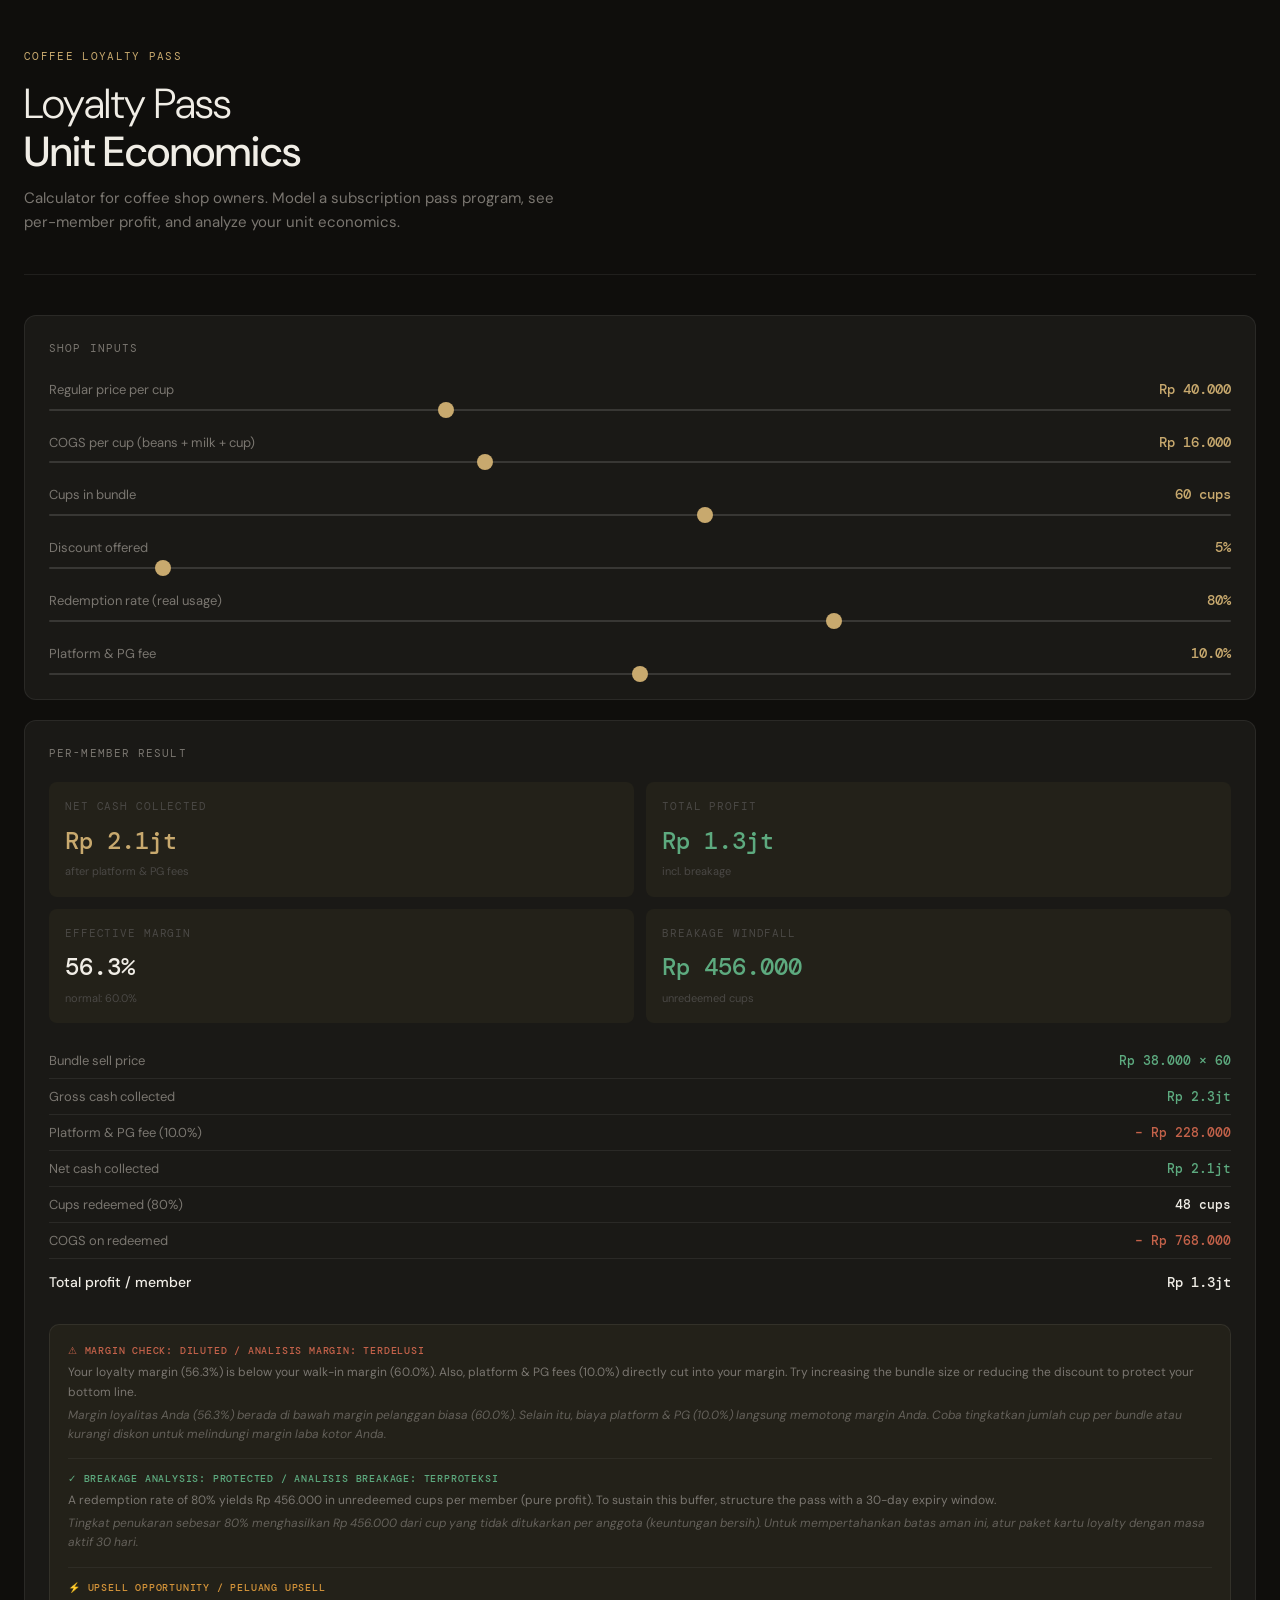
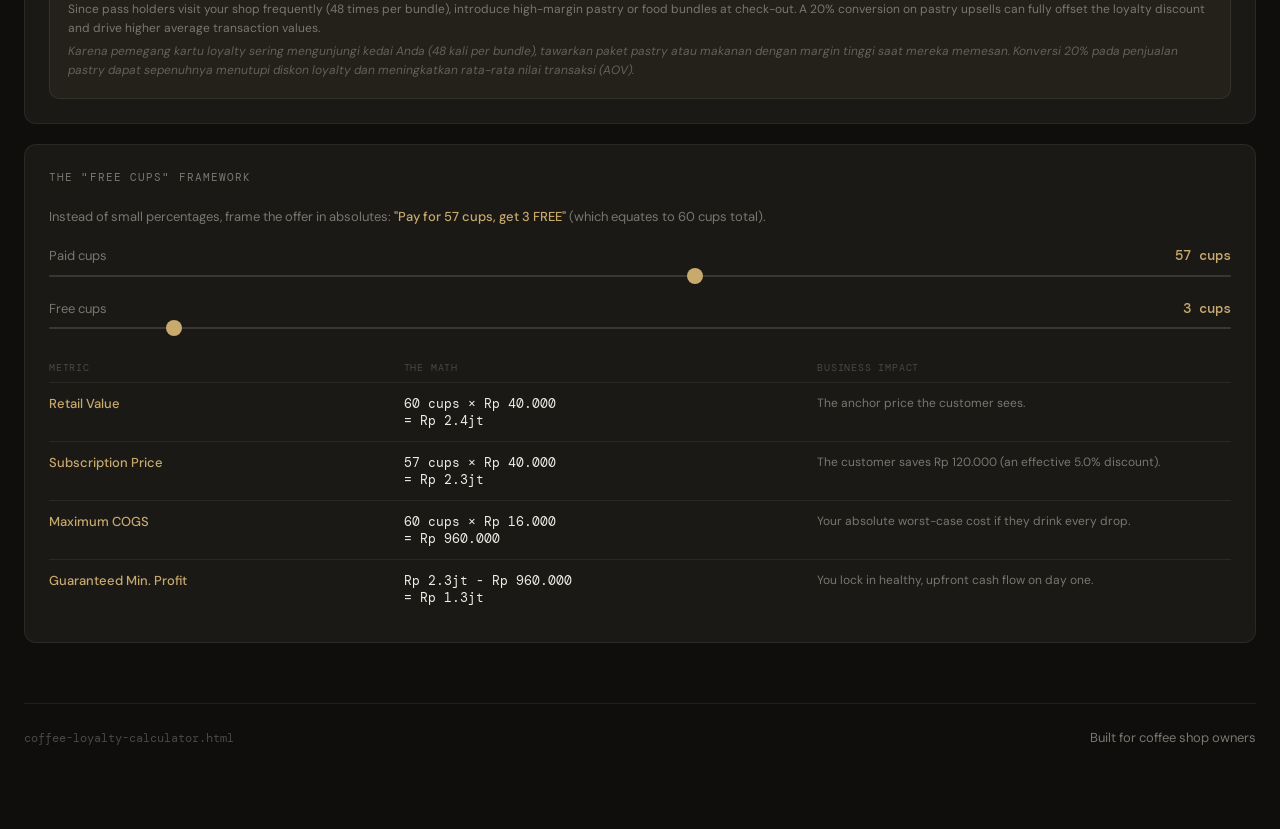
==== kopi.html @ 2d92a7cf "Initial commit" ====
<html lang="en">

<head>
    <meta charset="UTF-8">
    <meta name="viewport" content="width=device-width, initial-scale=1.0">
    <title>Loyalty Pass Calculator — Coffee Platform</title>
    <style>
        @import url('https://fonts.googleapis.com/css2?family=DM+Mono:wght@400;500&family=DM+Sans:wght@300;400;500&display=swap');

        *,
        *::before,
        *::after {
            box-sizing: border-box;
            margin: 0;
            padding: 0;
        }

        :root {
            --bg: #0f0e0c;
            --surface: #1a1916;
            --surface2: #232119;
            --border: rgba(255, 255, 255, 0.07);
            --border-strong: rgba(255, 255, 255, 0.13);
            --text: #f0ede6;
            --muted: #7a7670;
            --hint: #4a4845;
            --accent: #c8a96e;
            --accent-dim: rgba(200, 169, 110, 0.12);
            --accent-dim2: rgba(200, 169, 110, 0.06);
            --green: #5daa7f;
            --green-dim: rgba(93, 170, 127, 0.12);
            --red: #c4624a;
            --red-dim: rgba(196, 98, 74, 0.1);
            --amber: #d4943a;
            --font-main: 'DM Sans', system-ui, sans-serif;
            --font-mono: 'DM Mono', monospace;
        }

        html {
            background: var(--bg);
            color: var(--text);
            font-family: var(--font-main);
            font-size: 16px;
            line-height: 1.6;
        }

        body {
            min-height: 100vh;
        }

        /* ── layout ── */
        .shell {
            max-width: 1400px;
            margin: 0 auto;
            padding: 0 24px 80px;
        }

        /* ── header ── */
        header {
            padding: 48px 0 40px;
            border-bottom: 1px solid var(--border);
            margin-bottom: 40px;
        }

        .eyebrow {
            font-family: var(--font-mono);
            font-size: 11px;
            letter-spacing: 0.12em;
            color: var(--accent);
            text-transform: uppercase;
            margin-bottom: 14px;
        }

        h1 {
            font-size: clamp(28px, 4vw, 42px);
            font-weight: 300;
            line-height: 1.15;
            color: var(--text);
        }

        h1 strong {
            font-weight: 500;
        }

        .tagline {
            margin-top: 10px;
            font-size: 15px;
            color: var(--muted);
            max-width: 560px;
        }

        /* ── two-col layout ── */
        /* ── grid layout ── */
        .cols {
            display: grid;
            grid-template-columns: 1fr 1fr 1fr;
            gap: 20px;
        }

        @media (max-width: 1400px) {
            .cols {
                grid-template-columns: 1fr;
            }
        }

        /* ── panel ── */
        .panel {
            background: var(--surface);
            border: 1px solid var(--border);
            border-radius: 12px;
            padding: 24px;
        }

        .panel-title {
            font-family: var(--font-mono);
            font-size: 11px;
            letter-spacing: 0.1em;
            color: var(--muted);
            text-transform: uppercase;
            margin-bottom: 20px;
        }

        /* ── sliders ── */
        .control {
            margin-bottom: 20px;
        }

        .control:last-child {
            margin-bottom: 0;
        }

        .ctrl-header {
            display: flex;
            justify-content: space-between;
            align-items: baseline;
            margin-bottom: 8px;
        }

        .ctrl-label {
            font-size: 13px;
            color: var(--muted);
        }

        .ctrl-value {
            font-family: var(--font-mono);
            font-size: 14px;
            font-weight: 500;
            color: var(--accent);
        }

        input[type=range] {
            -webkit-appearance: none;
            width: 100%;
            height: 2px;
            background: var(--border-strong);
            border-radius: 1px;
            outline: none;
            cursor: pointer;
        }

        input[type=range]::-webkit-slider-thumb {
            -webkit-appearance: none;
            width: 16px;
            height: 16px;
            border-radius: 50%;
            background: var(--accent);
            border: none;
            cursor: pointer;
        }

        input[type=range]::-moz-range-thumb {
            width: 16px;
            height: 16px;
            border-radius: 50%;
            background: var(--accent);
            border: none;
            cursor: pointer;
        }

        /* ── metrics ── */
        .metric-row {
            display: grid;
            grid-template-columns: 1fr 1fr;
            gap: 12px;
            margin-bottom: 20px;
        }

        .metric {
            background: var(--surface2);
            border-radius: 8px;
            padding: 16px;
        }

        .metric .m-label {
            font-size: 11px;
            color: var(--hint);
            font-family: var(--font-mono);
            text-transform: uppercase;
            letter-spacing: 0.08em;
            margin-bottom: 6px;
        }

        .metric .m-val {
            font-size: 24px;
            font-weight: 500;
            color: var(--text);
            font-family: var(--font-mono);
        }

        .metric .m-sub {
            font-size: 11px;
            color: var(--hint);
            margin-top: 3px;
        }

        .metric.good .m-val {
            color: var(--green);
        }

        .metric.accent .m-val {
            color: var(--accent);
        }

        /* ── breakdown table ── */
        .breakdown {
            width: 100%;
            border-collapse: collapse;
        }

        .breakdown tr {
            border-bottom: 1px solid var(--border);
        }

        .breakdown tr:last-child {
            border-bottom: none;
        }

        .breakdown td {
            padding: 9px 0;
            font-size: 13px;
        }

        .breakdown td:first-child {
            color: var(--muted);
        }

        .breakdown td:last-child {
            text-align: right;
            font-family: var(--font-mono);
            font-weight: 500;
        }

        .breakdown .pos {
            color: var(--green);
        }

        .breakdown .neg {
            color: var(--red);
        }

        .breakdown .total td {
            color: var(--text);
            font-weight: 500;
            font-size: 14px;
            padding-top: 14px;
        }

        .breakdown .total td:first-child {
            color: var(--text);
        }

        .tag {
            display: inline-block;
            font-size: 10px;
            font-family: var(--font-mono);
            padding: 2px 6px;
            border-radius: 3px;
            margin-left: 6px;
            vertical-align: middle;
        }

        .tag-green {
            background: var(--green-dim);
            color: var(--green);
        }

        .tag-amber {
            background: var(--accent-dim);
            color: var(--accent);
        }

        .tag-red {
            background: var(--red-dim);
            color: var(--red);
        }

        /* ── insight box ── */
        .insight {
            background: var(--surface2);
            border: 1px solid var(--border);
            border-radius: 10px;
            padding: 18px;
            margin-top: 24px;
        }

        .insight-section {
            margin-bottom: 14px;
        }

        .insight-section:last-child {
            margin-bottom: 0;
        }

        .insight-title {
            font-family: var(--font-mono);
            font-size: 10px;
            font-weight: 500;
            text-transform: uppercase;
            letter-spacing: 0.08em;
            margin-bottom: 4px;
            display: flex;
            align-items: center;
            gap: 6px;
        }

        .insight-title.good {
            color: var(--green);
        }

        .insight-title.warn {
            color: var(--amber);
        }

        .insight-title.alert {
            color: var(--red);
        }

        .insight-text {
            font-size: 12px;
            color: var(--muted);
            line-height: 1.6;
        }



        /* ── footer ── */
        footer {
            margin-top: 60px;
            padding-top: 24px;
            border-top: 1px solid var(--border);
            display: flex;
            justify-content: space-between;
            align-items: center;
        }

        footer .f-label {
            font-size: 12px;
            color: var(--hint);
            font-family: var(--font-mono);
        }

        footer .f-brand {
            font-size: 13px;
            color: var(--muted);
        }

        /* ── framework table ── */
        .framework-table {
            width: 100%;
            border-collapse: collapse;
            font-size: 13px;
            margin-top: 16px;
        }

        .framework-table th {
            text-align: left;
            padding: 8px 0;
            font-family: var(--font-mono);
            font-size: 10px;
            text-transform: uppercase;
            letter-spacing: 0.08em;
            color: var(--hint);
            border-bottom: 1px solid var(--border);
            font-weight: 400;
        }

        .framework-table td {
            padding: 12px 0;
            border-bottom: 1px solid var(--border);
            color: var(--text);
            vertical-align: top;
        }

        .framework-table tr:last-child td {
            border-bottom: none;
        }

        .framework-table td:first-child {
            font-weight: 500;
            color: var(--accent);
            width: 30%;
        }

        .framework-table td:nth-child(2) {
            font-family: var(--font-mono);
            white-space: nowrap;
            width: 35%;
        }

        .framework-table td:last-child {
            color: var(--muted);
            font-size: 12px;
            width: 35%;
        }

        .framework-desc {
            font-size: 13px;
            color: var(--muted);
            margin-bottom: 16px;
            line-height: 1.6;
        }

        .framework-highlight {
            color: var(--accent);
            font-weight: 500;
        }
    </style>
</head>

<body>
    <div class="shell">

        <header>
            <div class="eyebrow">Coffee Loyalty Pass</div>
            <h1>Loyalty Pass<br><strong>Unit Economics</strong></h1>
            <p class="tagline">Calculator for coffee shop owners. Model a subscription pass program, see per-member
                profit, and analyze your unit economics.</p>
        </header>

        <!-- ── SHOP CALCULATOR ── -->
        <div class="cols">

            <!-- left: controls -->
            <div class="panel">
                <div class="panel-title">Shop inputs</div>

                <div class="control">
                    <div class="ctrl-header">
                        <span class="ctrl-label">Regular price per cup</span>
                        <span class="ctrl-value" id="priceOut">Rp 40.000</span>
                    </div>
                    <input type="range" id="price" min="20000" max="80000" step="1000" value="40000">
                </div>

                <div class="control">
                    <div class="ctrl-header">
                        <span class="ctrl-label">COGS per cup (beans + milk + cup)</span>
                        <span class="ctrl-value" id="cogsOut">Rp 16.000</span>
                    </div>
                    <input type="range" id="cogs" min="5000" max="35000" step="500" value="16000">
                </div>

                <div class="control">
                    <div class="ctrl-header">
                        <span class="ctrl-label">Cups in bundle</span>
                        <span class="ctrl-value" id="cupsOut">60 cups</span>
                    </div>
                    <input type="range" id="cups" min="10" max="100" step="5" value="60">
                </div>

                <div class="control">
                    <div class="ctrl-header">
                        <span class="ctrl-label">Discount offered</span>
                        <span class="ctrl-value" id="discOut">5%</span>
                    </div>
                    <input type="range" id="disc" min="3" max="25" step="1" value="5">
                </div>

                <div class="control">
                    <div class="ctrl-header">
                        <span class="ctrl-label">Redemption rate (real usage)</span>
                        <span class="ctrl-value" id="redeemOut">80%</span>
                    </div>
                    <input type="range" id="redeem" min="40" max="100" step="5" value="80">
                </div>

                <div class="control">
                    <div class="ctrl-header">
                        <span class="ctrl-label">Platform & PG fee</span>
                        <span class="ctrl-value" id="pgFeeOut">10%</span>
                    </div>
                    <input type="range" id="pgFee" min="0" max="20" step="0.5" value="10">
                </div>
            </div>

            <!-- right: results -->
            <div class="panel">
                <div class="panel-title">Per-member result</div>

                <div class="metric-row">
                    <div class="metric accent">
                        <div class="m-label">Net cash collected</div>
                        <div class="m-val" id="mCash">—</div>
                        <div class="m-sub">after platform & PG fees</div>
                    </div>
                    <div class="metric good">
                        <div class="m-label">Total profit</div>
                        <div class="m-val" id="mProfit">—</div>
                        <div class="m-sub">incl. breakage</div>
                    </div>
                    <div class="metric">
                        <div class="m-label">Effective margin</div>
                        <div class="m-val" id="mMargin">—</div>
                        <div class="m-sub" id="mMarginSub">—</div>
                    </div>
                    <div class="metric good">
                        <div class="m-label">Breakage windfall</div>
                        <div class="m-val" id="mBreakage">—</div>
                        <div class="m-sub">unredeemed cups</div>
                    </div>
                </div>

                <table class="breakdown" id="breakdownTable"></table>

                <div class="insight" id="insight"></div>
            </div>

            <!-- third: free cups framework -->
            <div class="panel">
                <div class="panel-title">The "Free Cups" Framework</div>
                <div class="framework-desc">
                    Instead of small percentages, frame the offer in absolutes:
                    <span class="framework-highlight" id="frameworkFrame">"Pay for 45 cups, get 15 FREE"</span> (which
                    equates to <span id="frameworkTotal">60</span> cups total).
                </div>

                <div class="control">
                    <div class="ctrl-header">
                        <span class="ctrl-label">Paid cups</span>
                        <span class="ctrl-value" id="paidCupsVal">45 cups</span>
                    </div>
                    <input type="range" id="paidCups" min="5" max="100" step="1" value="45">
                </div>

                <div class="control" style="margin-bottom: 24px;">
                    <div class="ctrl-header">
                        <span class="ctrl-label">Free cups</span>
                        <span class="ctrl-value" id="freeCupsVal">15 cups</span>
                    </div>
                    <input type="range" id="freeCups" min="0" max="30" step="1" value="15">
                </div>

                <table class="framework-table">
                    <thead>
                        <tr>
                            <th>Metric</th>
                            <th>The Math</th>
                            <th>Business Impact</th>
                        </tr>
                    </thead>
                    <tbody id="frameworkBody">
                    </tbody>
                </table>
            </div>
        </div>


        <footer>
            <span class="f-label">coffee-loyalty-calculator.html</span>
            <span class="f-brand">Built for coffee shop owners</span>
        </footer>

    </div>

    <script>
        const fmtRp = (n) => {
            if (n >= 1000000000) return 'Rp ' + (n / 1000000000).toFixed(1) + 'M';
            if (n >= 1000000) return 'Rp ' + (n / 1000000).toFixed(1) + 'jt';
            return 'Rp ' + Math.round(n).toLocaleString('id-ID');
        };
        const fmtPct = (n) => (n * 100).toFixed(1) + '%';


        function getShopVars() {
            const price = +document.getElementById('price').value;
            const cogs = +document.getElementById('cogs').value;
            const cups = +document.getElementById('cups').value;
            const disc = +document.getElementById('disc').value / 100;
            const redeem = +document.getElementById('redeem').value / 100;
            const pgFeePct = +document.getElementById('pgFee').value / 100;
            const discPrice = price * (1 - disc);
            const cashIn = discPrice * cups;
            const pgFee = cashIn * pgFeePct;
            const netCashIn = cashIn - pgFee;
            const redeemedCups = Math.round(cups * redeem);
            const expectedCOGS = cogs * redeemedCups;
            const unredeemed = cups - redeemedCups;
            const breakage = discPrice * unredeemed;
            const grossProfit = netCashIn - expectedCOGS;
            const totalProfit = grossProfit;
            const margin = grossProfit / cashIn;
            const normalMargin = (price - cogs) / price;
            return { price, cogs, cups, disc, redeem, pgFeePct, pgFee, netCashIn, discPrice, cashIn, redeemedCups, expectedCOGS, unredeemed, breakage, grossProfit, totalProfit, margin, normalMargin };
        }

        function updateShop() {
            const v = getShopVars();

            document.getElementById('priceOut').textContent = fmtRp(v.price);
            document.getElementById('cogsOut').textContent = fmtRp(v.cogs);
            document.getElementById('cupsOut').textContent = v.cups + ' cups';
            document.getElementById('discOut').textContent = Math.round(v.disc * 100) + '%';
            document.getElementById('redeemOut').textContent = Math.round(v.redeem * 100) + '%';
            document.getElementById('pgFeeOut').textContent = (+document.getElementById('pgFee').value).toFixed(1) + '%';

            document.getElementById('mCash').textContent = fmtRp(v.netCashIn);
            document.getElementById('mProfit').textContent = fmtRp(v.grossProfit);
            document.getElementById('mMargin').textContent = fmtPct(v.margin);
            document.getElementById('mMarginSub').textContent = 'normal: ' + fmtPct(v.normalMargin);
            document.getElementById('mBreakage').textContent = fmtRp(v.breakage);

            document.getElementById('breakdownTable').innerHTML = `
      <tr><td>Bundle sell price</td><td class="pos">${fmtRp(v.discPrice)} × ${v.cups}</td></tr>
      <tr><td>Gross cash collected</td><td class="pos">${fmtRp(v.cashIn)}</td></tr>
      <tr><td>Platform & PG fee (${(+document.getElementById('pgFee').value).toFixed(1)}%)</td><td class="neg">– ${fmtRp(v.pgFee)}</td></tr>
      <tr><td>Net cash collected</td><td class="pos">${fmtRp(v.netCashIn)}</td></tr>
      <tr><td>Cups redeemed (${Math.round(v.redeem * 100)}%)</td><td>${v.redeemedCups} cups</td></tr>
      <tr><td>COGS on redeemed</td><td class="neg">– ${fmtRp(v.expectedCOGS)}</td></tr>
      <tr class="total"><td>Total profit / member</td><td class="pos">${fmtRp(v.grossProfit)}</td></tr>
    `;

            // 1. Margin Check
            const marginDelta = v.margin - v.normalMargin;
            const marginGood = marginDelta >= 0;
            let marginTitle = '';
            let marginClass = '';
            let marginTextEN = '';
            let marginTextID = '';

            if (marginGood) {
                marginClass = 'good';
                marginTitle = '✓ Margin Check: Healthy / Analisis Margin: Sehat';
                marginTextEN = `Your loyalty margin (${fmtPct(v.margin)}) beats your walk-in margin (${fmtPct(v.normalMargin)}) by ${fmtPct(marginDelta)}. The guaranteed volume offset and breakage windfall are currently working in your favor.`;
                marginTextID = `Margin loyalitas Anda (${fmtPct(v.margin)}) lebih tinggi dari margin pelanggan biasa (${fmtPct(v.normalMargin)}) sebesar ${fmtPct(marginDelta)}. Efek volume penjualan yang terjamin dan keuntungan breakage saat ini menguntungkan Anda.`;
            } else {
                marginClass = 'alert';
                marginTitle = '⚠ Margin Check: Diluted / Analisis Margin: Terdelusi';
                marginTextEN = `Your loyalty margin (${fmtPct(v.margin)}) is below your walk-in margin (${fmtPct(v.normalMargin)}). `;
                marginTextID = `Margin loyalitas Anda (${fmtPct(v.margin)}) berada di bawah margin pelanggan biasa (${fmtPct(v.normalMargin)}). `;
                if (v.disc > 0.15) {
                    marginTextEN += `At ${Math.round(v.disc * 100)}%, the discount is too steep. Also, platform & PG fees (${fmtPct(v.pgFeePct)}) directly cut into your margin. Consider lowering the discount to under 15% or increasing the bundle size to secure more volume.`;
                    marginTextID += `Dengan diskon sebesar ${Math.round(v.disc * 100)}%, potongan harga terlalu tinggi. Selain itu, biaya platform & PG (${fmtPct(v.pgFeePct)}) langsung memotong margin Anda. Pertimbangkan menurunkan diskon di bawah 15% atau meningkatkan jumlah cup untuk mengamankan volume.`;
                } else {
                    marginTextEN += `Also, platform & PG fees (${fmtPct(v.pgFeePct)}) directly cut into your margin. Try increasing the bundle size or reducing the discount to protect your bottom line.`;
                    marginTextID += `Selain itu, biaya platform & PG (${fmtPct(v.pgFeePct)}) langsung memotong margin Anda. Coba tingkatkan jumlah cup per bundle atau kurangi diskon untuk melindungi margin laba kotor Anda.`;
                }
            }

            // 2. Breakage Analysis
            let breakageClass = '';
            let breakageTitle = '';
            let breakageTextEN = '';
            let breakageTextID = '';

            if (v.redeem === 1.0) {
                breakageClass = 'alert';
                breakageTitle = '⚠ Breakage Analysis: High Risk / Analisis Breakage: Risiko Tinggi';
                breakageTextEN = `With a 100% redemption rate, there is no breakage buffer. Every discount offered directly dilutes your profit margin. We highly recommend enforcing a pass expiry (e.g., 30-day validity) to optimize healthy breakage without upsetting customers.`;
                breakageTextID = `Dengan tingkat penukaran 100%, tidak ada batas aman breakage. Setiap diskon yang diberikan akan langsung mengikis margin keuntungan Anda. Sangat disarankan untuk menerapkan masa kedaluwarsa (misalnya masa aktif 30 hari) untuk mengoptimalkan tingkat breakage yang sehat tanpa mengecewakan pelanggan.`;
            } else {
                breakageClass = 'good';
                breakageTitle = '✓ Breakage Analysis: Protected / Analisis Breakage: Terproteksi';
                breakageTextEN = `A redemption rate of ${Math.round(v.redeem * 100)}% yields ${fmtRp(v.breakage)} in unredeemed cups per member (pure profit). To sustain this buffer, structure the pass with a 30-day expiry window.`;
                breakageTextID = `Tingkat penukaran sebesar ${Math.round(v.redeem * 100)}% menghasilkan ${fmtRp(v.breakage)} dari cup yang tidak ditukarkan per anggota (keuntungan bersih). Untuk mempertahankan batas aman ini, atur paket kartu loyalty dengan masa aktif 30 hari.`;
            }

            // 3. Upsell Opportunities
            const upsellClass = 'warn';
            const upsellTitle = '⚡ Upsell Opportunity / Peluang Upsell';
            const upsellTextEN = `Since pass holders visit your shop frequently (${v.redeemedCups} times per bundle), introduce high-margin pastry or food bundles at check-out. A 20% conversion on pastry upsells can fully offset the loyalty discount and drive higher average transaction values.`;
            const upsellTextID = `Karena pemegang kartu loyalty sering mengunjungi kedai Anda (${v.redeemedCups} kali per bundle), tawarkan paket pastry atau makanan dengan margin tinggi saat mereka memesan. Konversi 20% pada penjualan pastry dapat sepenuhnya menutupi diskon loyalty dan meningkatkan rata-rata nilai transaksi (AOV).`;

            // Render systematically into insight container
            document.getElementById('insight').className = 'insight';
            document.getElementById('insight').innerHTML = `
                <div class="insight-section">
                    <div class="insight-title ${marginClass}">${marginTitle}</div>
                    <div class="insight-text">
                        <div>${marginTextEN}</div>
                        <div style="margin-top: 4px; font-style: italic; opacity: 0.75;">${marginTextID}</div>
                    </div>
                </div>
                <div class="insight-section" style="margin-top: 12px; padding-top: 12px; border-top: 1px solid rgba(255, 255, 255, 0.05);">
                    <div class="insight-title ${breakageClass}">${breakageTitle}</div>
                    <div class="insight-text">
                        <div>${breakageTextEN}</div>
                        <div style="margin-top: 4px; font-style: italic; opacity: 0.75;">${breakageTextID}</div>
                    </div>
                </div>
                <div class="insight-section" style="margin-top: 12px; padding-top: 12px; border-top: 1px solid rgba(255, 255, 255, 0.05);">
                    <div class="insight-title ${upsellClass}">${upsellTitle}</div>
                    <div class="insight-text">
                        <div>${upsellTextEN}</div>
                        <div style="margin-top: 4px; font-style: italic; opacity: 0.75;">${upsellTextID}</div>
                    </div>
                </div>
            `;

            // Free Cups Framework Calculations
            const freeCups = +document.getElementById('freeCups').value;
            const paidCups = +document.getElementById('paidCups').value;
            const totalCups = paidCups + freeCups;
            const retailValue = totalCups * v.price;
            const subPrice = paidCups * v.price;
            const maxCOGS = totalCups * v.cogs;
            const minProfit = subPrice - maxCOGS;

            document.getElementById('paidCupsVal').textContent = paidCups + ' cups';
            document.getElementById('freeCupsVal').textContent = freeCups + ' cups';
            document.getElementById('frameworkFrame').textContent = `"Pay for ${paidCups} cups, get ${freeCups} FREE"`;
            document.getElementById('frameworkTotal').textContent = totalCups;

            document.getElementById('frameworkBody').innerHTML = `
                <tr>
                    <td>Retail Value</td>
                    <td class="pos">${totalCups} cups × ${fmtRp(v.price)}<br>= ${fmtRp(retailValue)}</td>
                    <td>The anchor price the customer sees.</td>
                </tr>
                <tr>
                    <td>Subscription Price</td>
                    <td class="pos">${paidCups} cups × ${fmtRp(v.price)}<br>= ${fmtRp(subPrice)}</td>
                    <td>The customer saves ${fmtRp(retailValue - subPrice)} (an effective ${fmtPct(freeCups / totalCups)} discount).</td>
                </tr>
                <tr>
                    <td>Maximum COGS</td>
                    <td class="neg">${totalCups} cups × ${fmtRp(v.cogs)}<br>= ${fmtRp(maxCOGS)}</td>
                    <td>Your absolute worst-case cost if they drink every drop.</td>
                </tr>
                <tr>
                    <td>Guaranteed Min. Profit</td>
                    <td class="${minProfit >= 0 ? 'pos' : 'neg'}">${fmtRp(subPrice)} - ${fmtRp(maxCOGS)}<br>= ${fmtRp(minProfit)}</td>
                    <td>You lock in healthy, upfront cash flow on day one.</td>
                </tr>
            `;
        }

        let isSyncing = false;

        function syncToLeftPanel() {
            if (isSyncing) return;
            isSyncing = true;

            const paidCups = +document.getElementById('paidCups').value;
            const freeCups = +document.getElementById('freeCups').value;

            const totalCups = paidCups + freeCups;
            let discPct = Math.round((freeCups / totalCups) * 100);

            // Constrain to left panel slider ranges
            let cupsVal = totalCups;
            if (cupsVal < 10) cupsVal = 10;
            if (cupsVal > 100) cupsVal = 100;

            if (discPct < 3) discPct = 3;
            if (discPct > 25) discPct = 25;

            document.getElementById('cups').value = cupsVal;
            document.getElementById('disc').value = discPct;

            isSyncing = false;
        }

        function syncToRightPanel() {
            if (isSyncing) return;
            isSyncing = true;

            const cupsVal = +document.getElementById('cups').value;
            const discVal = +document.getElementById('disc').value / 100;

            const freeCups = Math.round(cupsVal * discVal);
            const paidCups = cupsVal - freeCups;

            document.getElementById('paidCups').value = paidCups;
            document.getElementById('freeCups').value = freeCups;

            isSyncing = false;
        }

        // Event Listeners
        ['price', 'cogs', 'redeem', 'pgFee'].forEach(id => {
            document.getElementById(id).addEventListener('input', updateShop);
        });

        ['cups', 'disc'].forEach(id => {
            document.getElementById(id).addEventListener('input', () => {
                syncToRightPanel();
                updateShop();
            });
        });

        ['paidCups', 'freeCups'].forEach(id => {
            document.getElementById(id).addEventListener('input', () => {
                syncToLeftPanel();
                updateShop();
            });
        });

        syncToRightPanel();
        updateShop();
    </script>
</body>

</html>
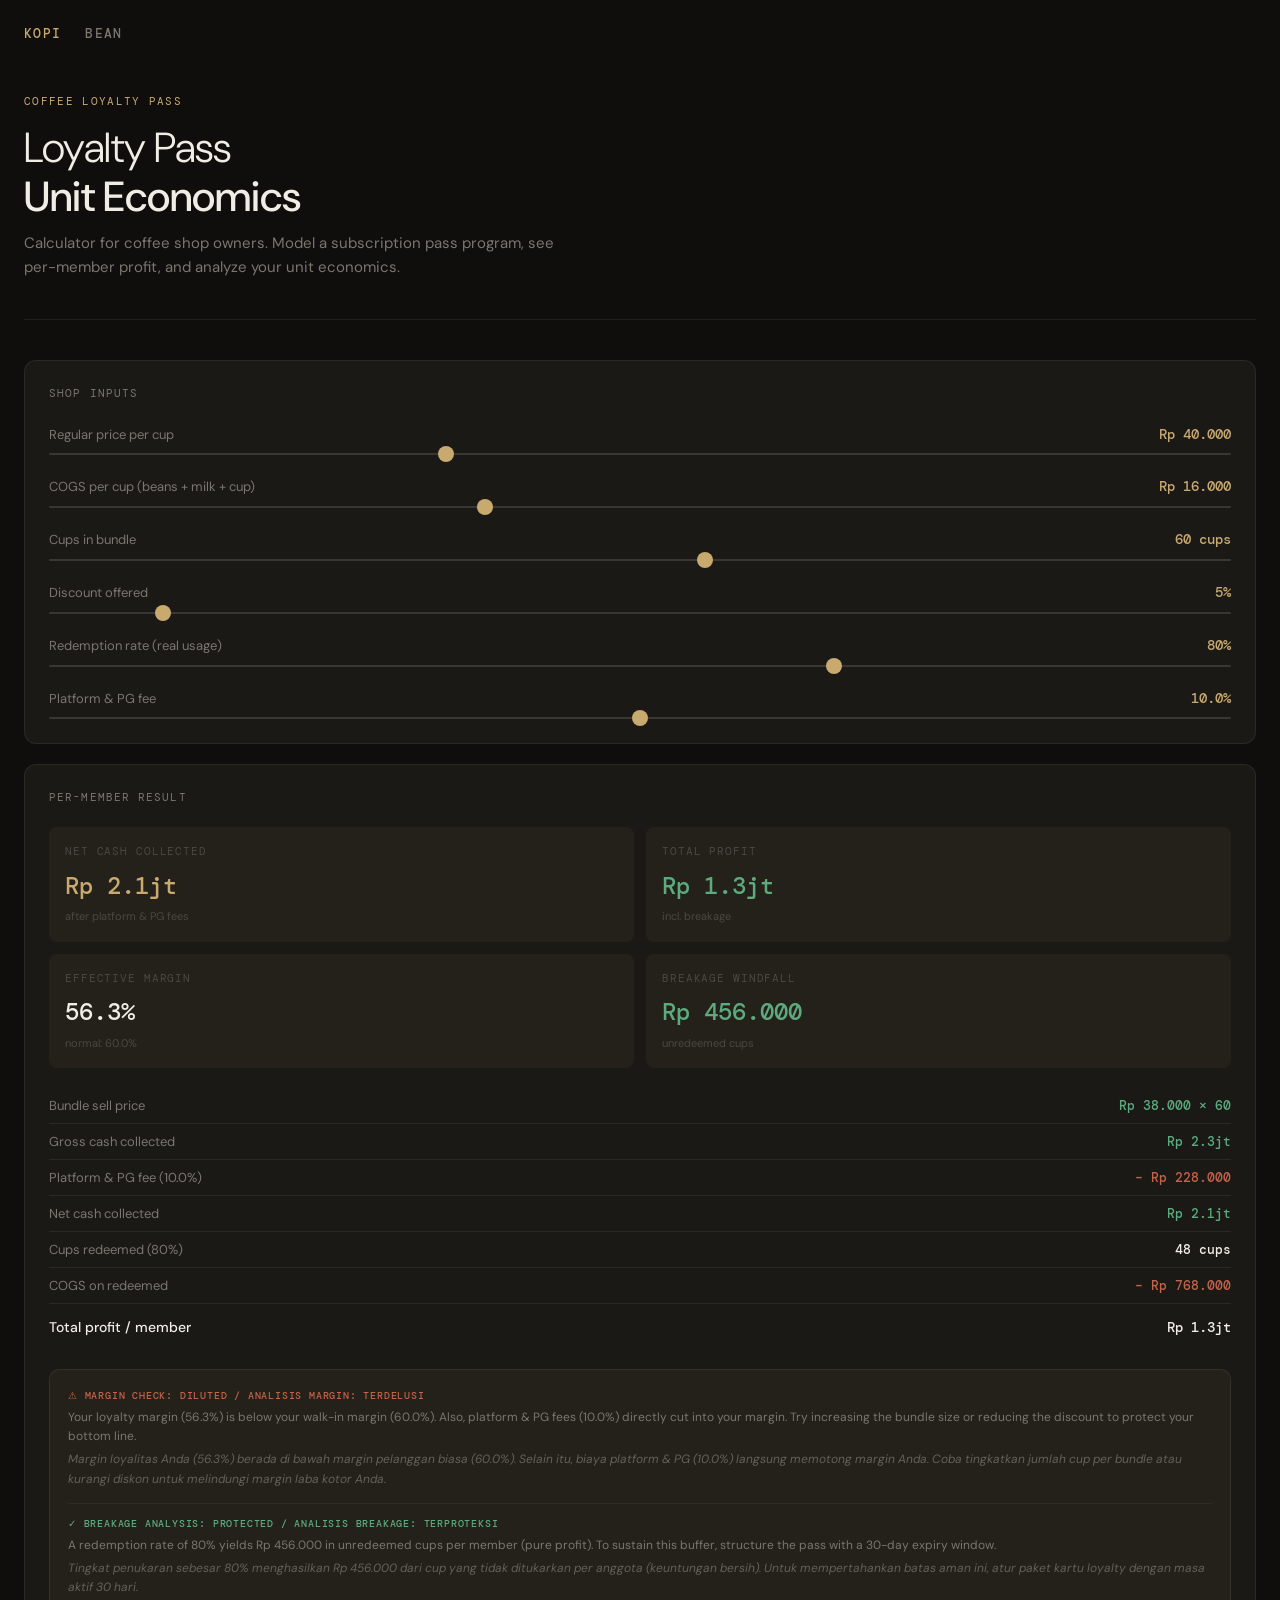
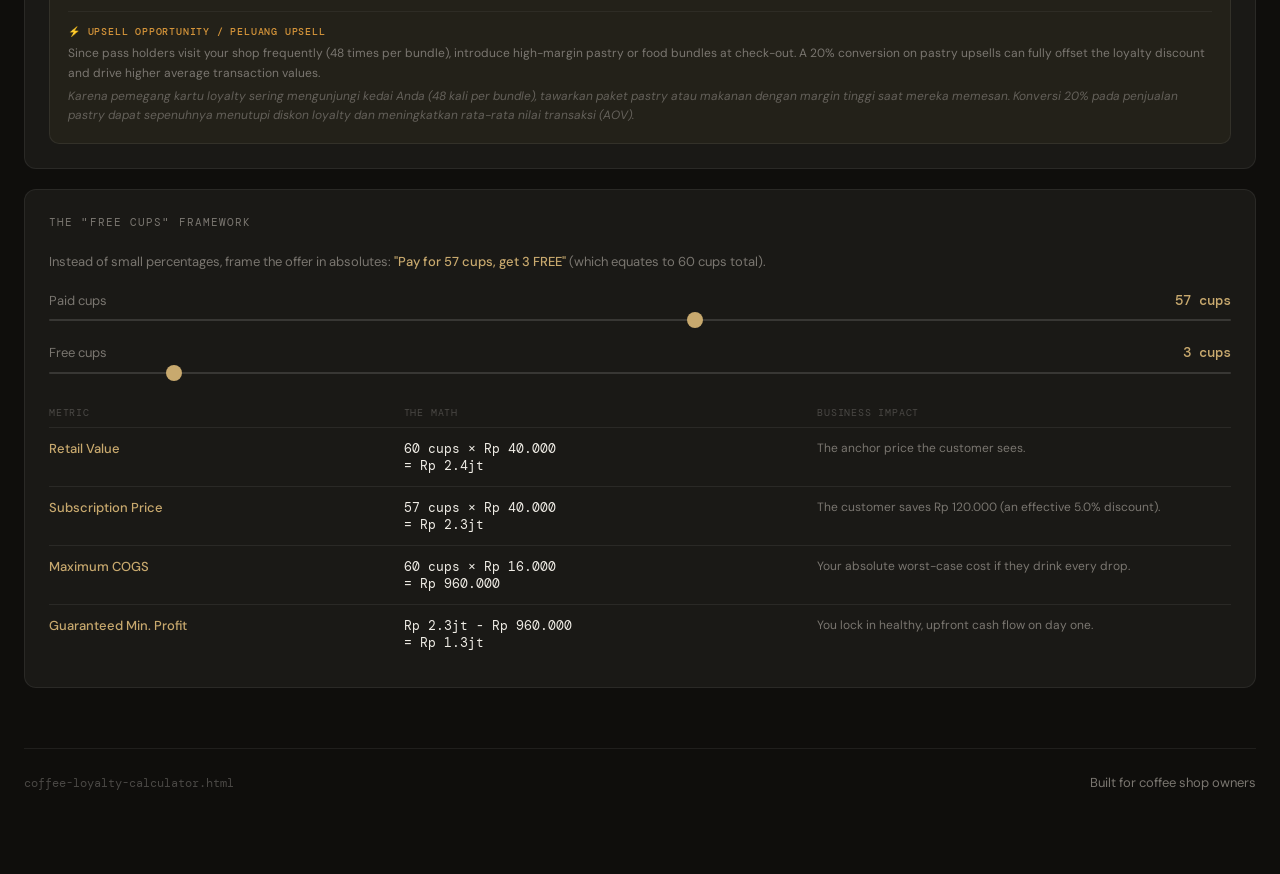
==== commit b8e59591: "naik" ====
--- a/kopi.html
+++ b/kopi.html
@@ -55,6 +55,26 @@
             padding: 0 24px 80px;
         }
 
+        /* ── nav ── */
+        .main-nav {
+            padding: 24px 0 0 0;
+            display: flex;
+            gap: 24px;
+        }
+        .main-nav a {
+            color: var(--muted);
+            text-decoration: none;
+            font-size: 13px;
+            font-weight: 500;
+            text-transform: uppercase;
+            letter-spacing: 0.1em;
+            font-family: var(--font-mono);
+            transition: color 0.2s ease;
+        }
+        .main-nav a:hover, .main-nav a.active {
+            color: var(--accent);
+        }
+
         /* ── header ── */
         header {
             padding: 48px 0 40px;
@@ -429,6 +449,11 @@
 
 <body>
     <div class="shell">
+
+        <nav class="main-nav">
+            <a href="kopi.html" class="active">Kopi</a>
+            <a href="bean.html">Bean</a>
+        </nav>
 
         <header>
             <div class="eyebrow">Coffee Loyalty Pass</div>
